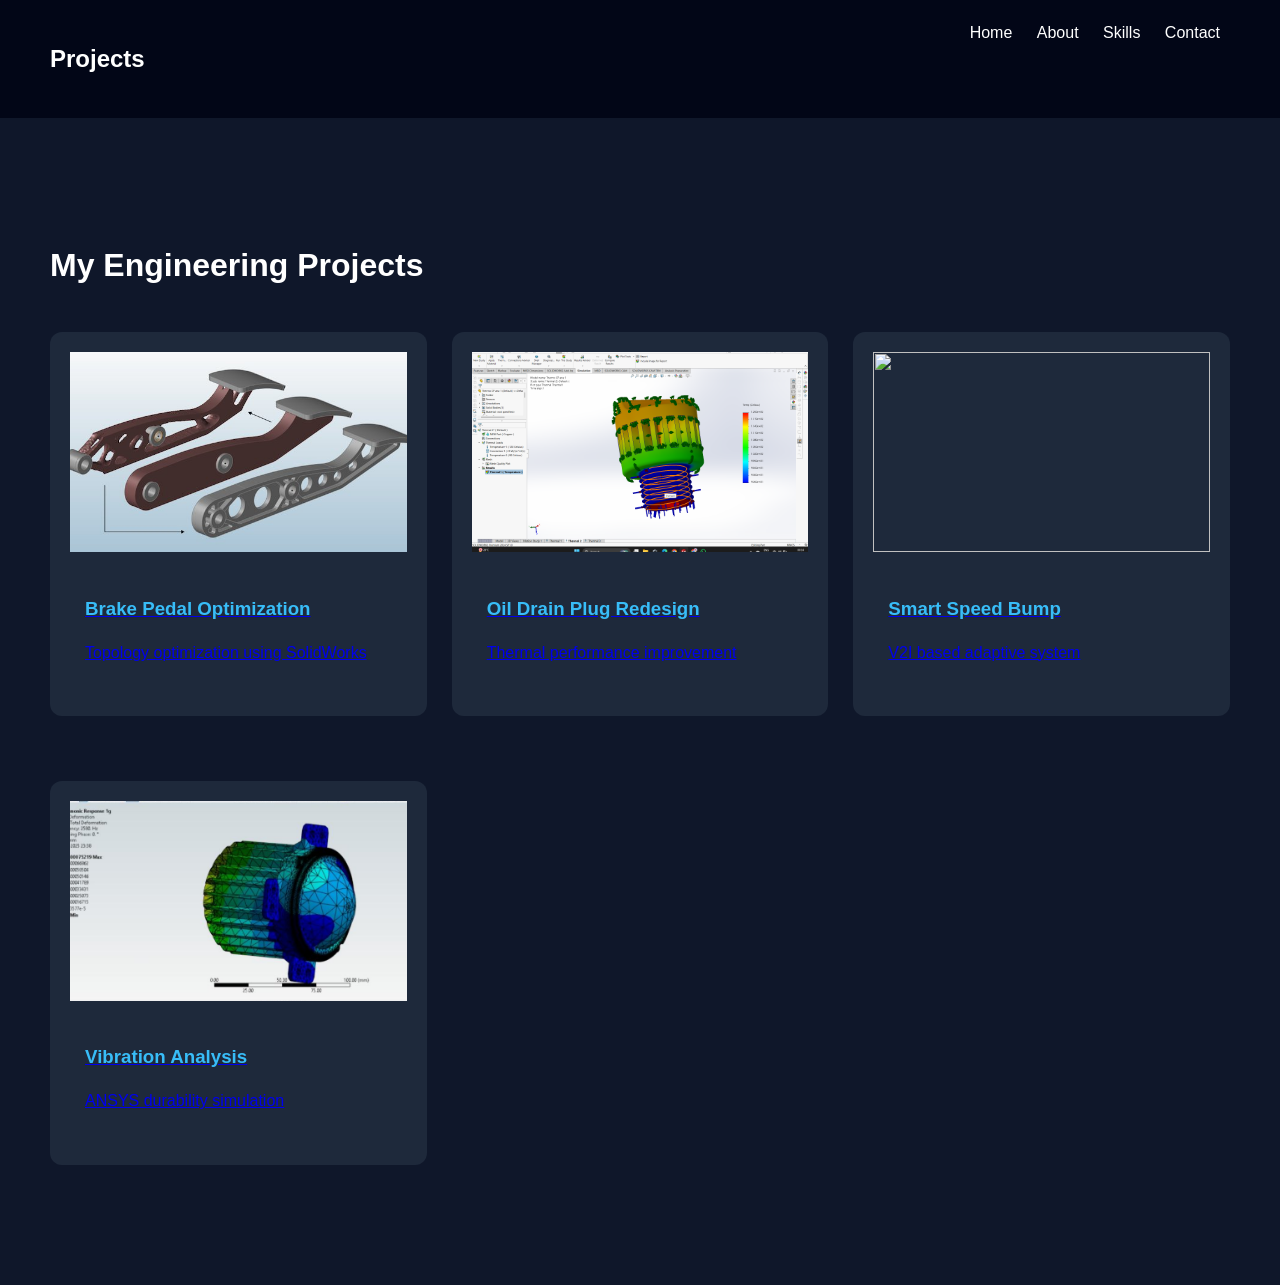
==== projects.html @ a7e3aae3 "Fix website structure" ====
<!DOCTYPE html>
<html lang="en">
<head>
<meta charset="UTF-8">
<meta name="viewport" content="width=device-width, initial-scale=1.0">

<title>Projects | Vaibhav</title>

<link rel="stylesheet" href="style.css">

<style>

/* EXTRA FIXED STYLE */
body{
background:#0f172a;
color:white;
font-family:Arial;
}

.projects-container{
padding:100px 50px;
max-width:1200px;
margin:auto;
}

.projects-grid{
display:grid;
grid-template-columns:repeat(auto-fit,minmax(300px,1fr));
gap:25px;
}

.card{
background:#1e293b;
border-radius:12px;
overflow:hidden;
transition:0.3s;
cursor:pointer;
}

.card:hover{
transform:translateY(-10px);
box-shadow:0 0 20px rgba(56,189,248,0.4);
}

.card img{
width:100%;
height:200px;
object-fit:cover;
}

.card-content{
padding:15px;
}

.card h3{
margin-bottom:10px;
}

</style>

</head>

<body>

<header>
<h2>Projects</h2>
<nav>
<a href="index.html">Home</a>
<a href="about.html">About</a>
<a href="skills.html">Skills</a>
<a href="contact.html">Contact</a>
</nav>
</header>

<div class="projects-container">

<h1>My Engineering Projects</h1>

<div class="projects-grid">

<!-- PROJECT 1 -->
<a href="brake.html">
<div class="card">
<img src="brake.jpg">
<div class="card-content">
<h3>Brake Pedal Optimization</h3>
<p>Topology optimization using SolidWorks</p>
</div>
</div>
</a>

<!-- PROJECT 2 -->
<a href="thermal.html">
<div class="card">
<img src="thermal.jpg">
<div class="card-content">
<h3>Oil Drain Plug Redesign</h3>
<p>Thermal performance improvement</p>
</div>
</div>
</a>

<!-- PROJECT 3 -->
<a href="speed.html">
<div class="card">
<img src="speed.jpg">
<div class="card-content">
<h3>Smart Speed Bump</h3>
<p>V2I based adaptive system</p>
</div>
</div>
</a>

<!-- PROJECT 4 -->
<a href="ansys.html">
<div class="card">
<img src="ansys.jpg">
<div class="card-content">
<h3>Vibration Analysis</h3>
<p>ANSYS durability simulation</p>
</div>
</div>
</a>

</div>

</div>

</body>
</html>
---- style.css ----
body{
margin:0;
font-family:'Poppins',sans-serif;
background:#0f172a;
color:white;
line-height:1.6;
}

header{
display:flex;
justify-content:space-between;
padding:20px 50px;
background:#020617;
position:sticky;
top:0;
}

nav a{
color:white;
margin:10px;
text-decoration:none;
transition:0.3s;
}

nav a:hover{
color:#38bdf8;
}

section{
padding:80px 50px;
max-width:1100px;
margin:auto;
}

.hero{
display:flex;
align-items:center;
justify-content:space-between;
height:90vh;
}

.hero img{
width:300px;
border-radius:20px;
box-shadow:0 0 40px rgba(56,189,248,0.5);
}

.btn{
padding:12px 25px;
background:#38bdf8;
border:none;
cursor:pointer;
border-radius:8px;
}

.card{
background:#1e293b;
padding:20px;
margin:20px 0;
border-radius:12px;
transition:0.3s;
}

.card:hover{
transform:translateY(-5px);
}

ul{
padding-left:20px;
}.project-hero{
text-align:center;
padding:100px 20px;
}

.project-hero h1{
font-size:40px;
color:#38bdf8;
}

.section-box{
background:#1e293b;
padding:25px;
margin:20px 0;
border-radius:12px;
transition:0.3s;
}

.section-box:hover{
transform:translateY(-5px);
}

.project-img{
width:100%;
border-radius:10px;
margin-top:15px;
}

.back-btn{
margin:20px;
display:inline-block;
padding:10px 20px;
background:#38bdf8;
color:black;
text-decoration:none;
border-radius:6px;
}.skills-grid{
display:grid;
grid-template-columns:repeat(auto-fit,minmax(250px,1fr));
gap:25px;
margin-top:40px;
}

.skill-card{
background:rgba(255,255,255,0.05);
padding:20px;
border-radius:15px;
transition:0.3s;
cursor:pointer;
}

.skill-card:hover{
transform:translateY(-10px) scale(1.03);
box-shadow:0 0 20px rgba(56,189,248,0.3);
}

.skill-card h2{
color:#38bdf8;
margin-bottom:10px;
}

.highlight{
color:#cbd5f5;
font-size:14px;
margin-top:10px;
}.cards{
display:grid;
grid-template-columns:repeat(auto-fit,minmax(250px,1fr));
gap:25px;
margin-top:40px;
}

.card{
background:rgba(255,255,255,0.05);
padding:20px;
border-radius:15px;
transition:0.3s;
}

.card:hover{
transform:translateY(-10px) scale(1.03);
box-shadow:0 0 20px rgba(56,189,248,0.3);
}

.card h3{
color:#38bdf8;
margin-bottom:10px;
}

.highlight{
color:#cbd5f5;
font-size:14px;
margin-top:10px;
}.skills-section{
background:#0b0f19;
padding:80px 20px;
text-align:center;
}

.skills-section h1{
font-size:40px;
margin-bottom:10px;
}

.subtitle{
color:#aaa;
margin-bottom:40px;
}

.skills-container{
display:grid;
grid-template-columns:repeat(auto-fit,minmax(180px,1fr));
gap:25px;
max-width:1000px;
margin:auto;
}

.skill-box{
background:#111827;
padding:20px;
border-radius:12px;
transition:0.3s;
}

.skill-box:hover{
transform:translateY(-10px);
box-shadow:0 0 20px rgba(255,255,0,0.3);
}

.skill-box img{
width:50px;
margin-bottom:10px;
}

.skill-box h3{
margin-bottom:5px;
color:white;
}

.skill-box p{
font-size:14px;
color:#ccc;
}
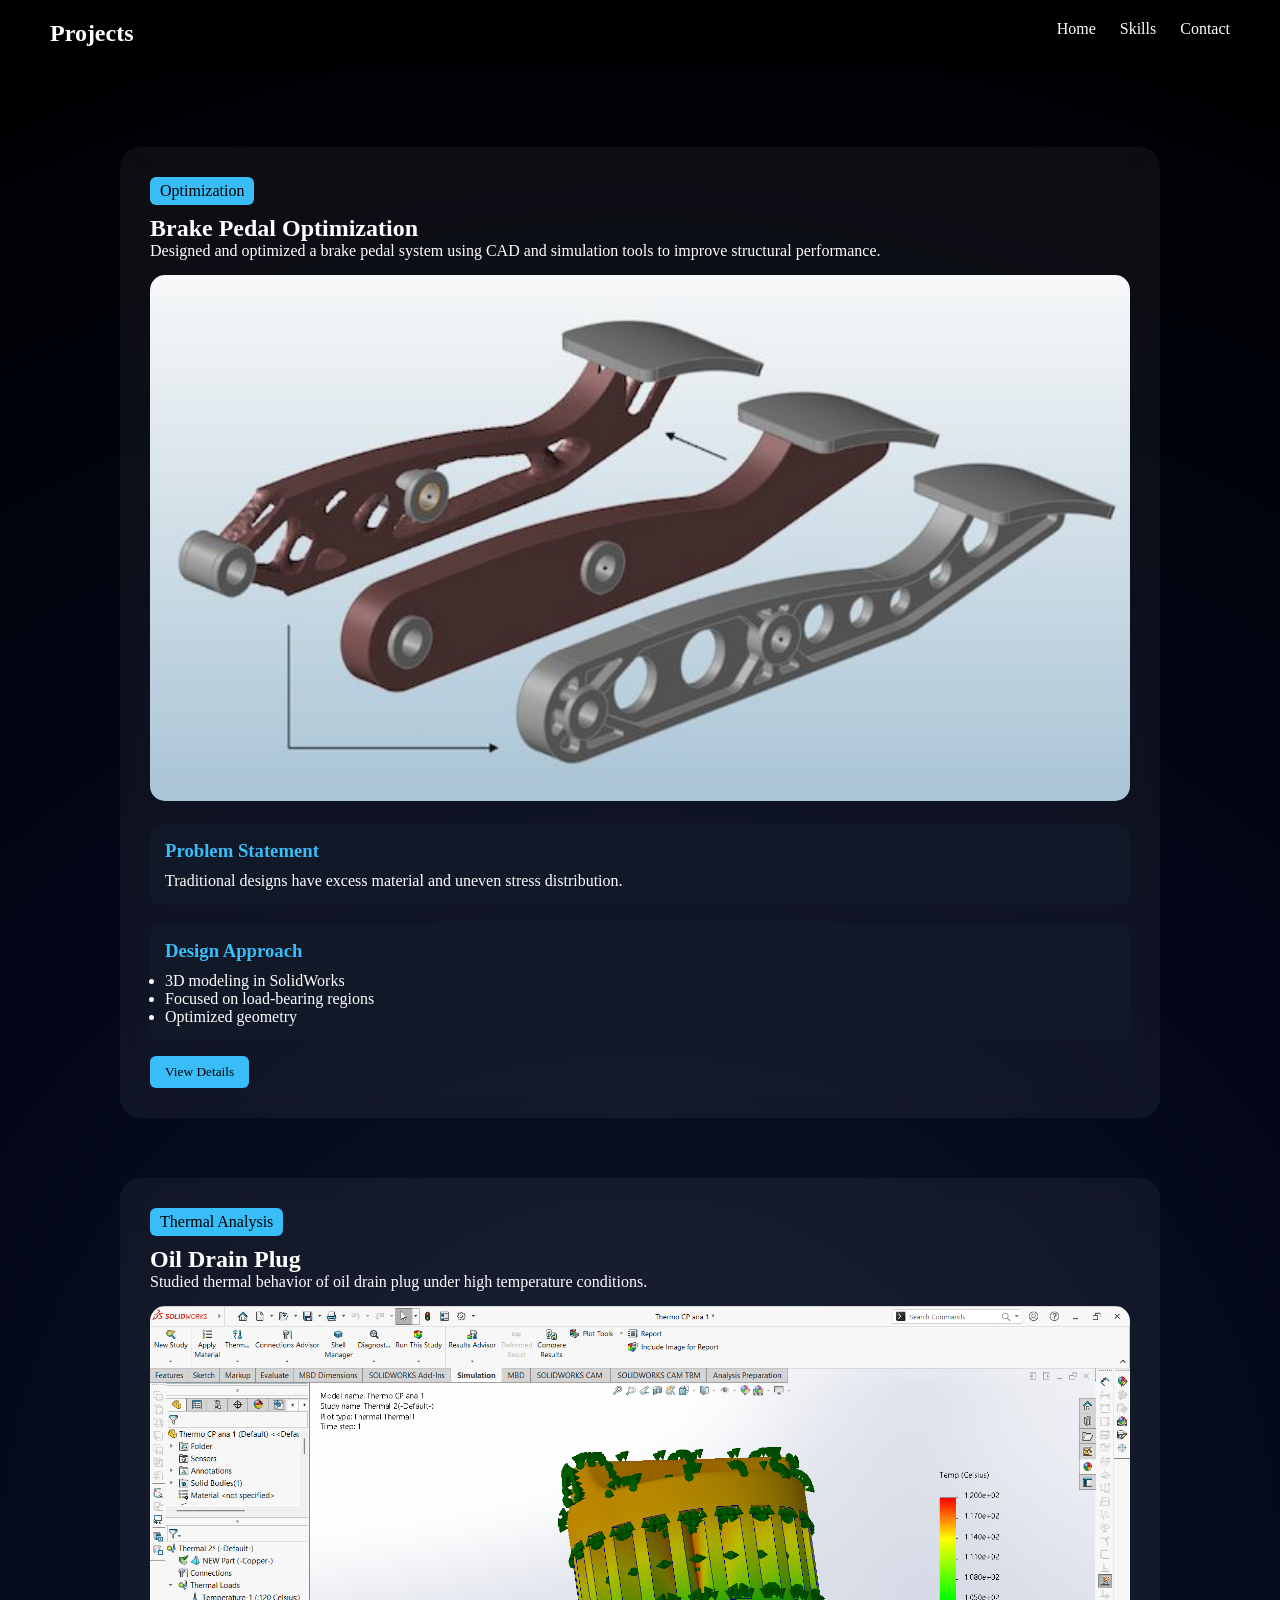
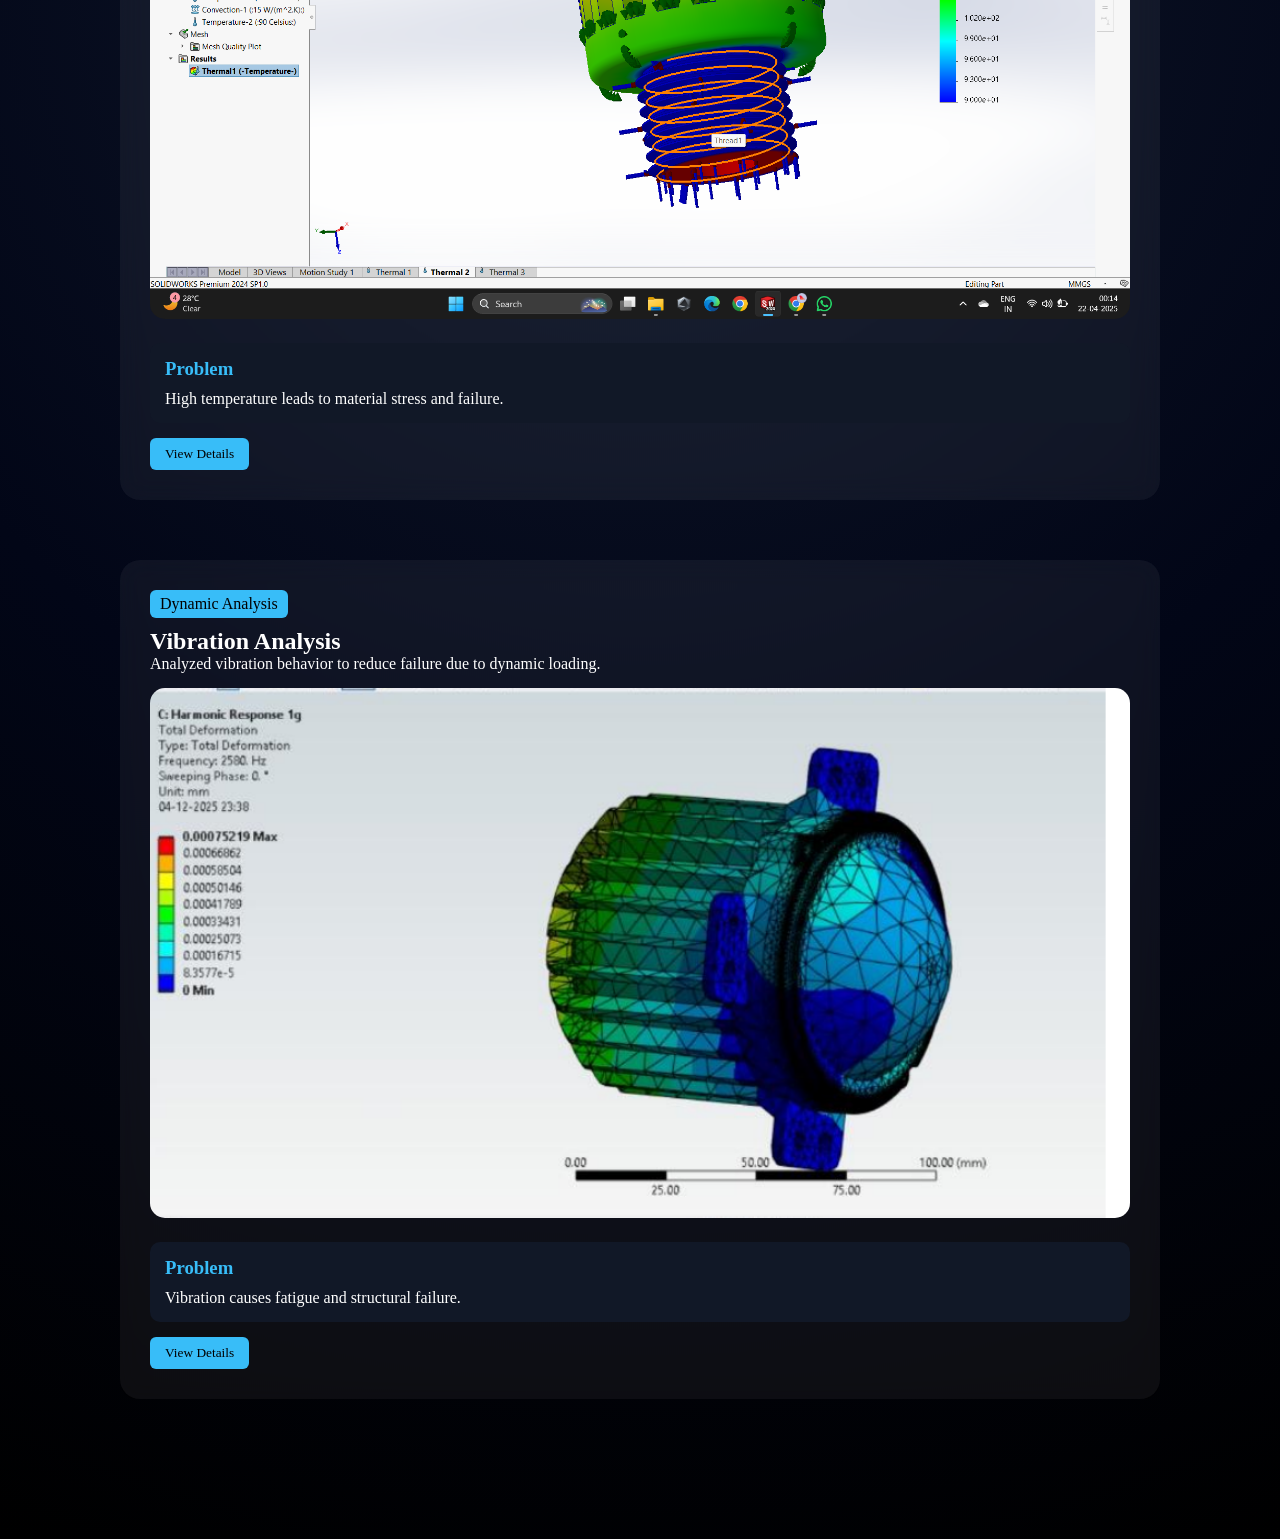
==== commit 6c21d810: "portfolio update" ====
--- a/projects.html
+++ b/projects.html
@@ -4,60 +4,105 @@
 <meta charset="UTF-8">
 <meta name="viewport" content="width=device-width, initial-scale=1.0">
 
-<title>Projects | Vaibhav</title>
-
-<link rel="stylesheet" href="style.css">
+<title>Projects | Vaibhav Dahatonde</title>
+
+<link href="https://fonts.googleapis.com/css2?family=Poppins:wght@300;500;700&display=swap" rel="stylesheet">
 
 <style>
-
-/* EXTRA FIXED STYLE */
+*{margin:0;padding:0;box-sizing:border-box;font-family:'Poppins';}
+
 body{
-background:#0f172a;
+background:radial-gradient(circle,#0f172a,#020617,#000);
 color:white;
-font-family:Arial;
-}
-
-.projects-container{
-padding:100px 50px;
+}
+
+/* NAV */
+header{
+display:flex;
+justify-content:space-between;
+padding:20px 50px;
+background:rgba(0,0,0,0.6);
+backdrop-filter:blur(10px);
+}
+
+nav a{
+color:white;
+margin-left:20px;
+text-decoration:none;
+}
+
+/* SECTION */
+section{
+padding:80px;
 max-width:1200px;
 margin:auto;
 }
 
-.projects-grid{
-display:grid;
-grid-template-columns:repeat(auto-fit,minmax(300px,1fr));
-gap:25px;
-}
-
-.card{
-background:#1e293b;
-border-radius:12px;
-overflow:hidden;
+/* PROJECT CARD */
+.project{
+margin-bottom:60px;
+padding:30px;
+border-radius:20px;
+background:rgba(255,255,255,0.05);
+backdrop-filter:blur(12px);
+transition:0.4s;
+}
+
+.project:hover{
+transform:translateY(-10px);
+box-shadow:0 0 40px rgba(56,189,248,0.5);
+}
+
+/* IMAGE */
+.project img{
+width:100%;
+border-radius:15px;
+margin-top:15px;
+}
+
+/* TAG */
+.tag{
+display:inline-block;
+background:#38bdf8;
+color:black;
+padding:5px 10px;
+border-radius:6px;
+margin-bottom:10px;
+}
+
+/* BLOCK */
+.block{
+margin-top:20px;
+background:#111827;
+padding:15px;
+border-radius:10px;
 transition:0.3s;
+}
+
+.block:hover{
+box-shadow:0 0 20px #38bdf8;
+}
+
+.block h3{
+color:#38bdf8;
+margin-bottom:10px;
+}
+
+/* BUTTON */
+.toggle-btn{
+margin-top:15px;
+padding:8px 15px;
+background:#38bdf8;
+border:none;
+border-radius:6px;
 cursor:pointer;
 }
 
-.card:hover{
-transform:translateY(-10px);
-box-shadow:0 0 20px rgba(56,189,248,0.4);
-}
-
-.card img{
-width:100%;
-height:200px;
-object-fit:cover;
-}
-
-.card-content{
-padding:15px;
-}
-
-.card h3{
-margin-bottom:10px;
-}
-
+/* HIDDEN */
+.hidden{
+display:none;
+}
 </style>
-
 </head>
 
 <body>
@@ -66,65 +111,146 @@
 <h2>Projects</h2>
 <nav>
 <a href="index.html">Home</a>
-<a href="about.html">About</a>
 <a href="skills.html">Skills</a>
 <a href="contact.html">Contact</a>
 </nav>
 </header>
 
-<div class="projects-container">
-
-<h1>My Engineering Projects</h1>
-
-<div class="projects-grid">
+<section>
 
 <!-- PROJECT 1 -->
-<a href="brake.html">
-<div class="card">
+<div class="project">
+
+<span class="tag">Optimization</span>
+<h2>Brake Pedal Optimization</h2>
+
+<p>
+Designed and optimized a brake pedal system using CAD and simulation tools to improve structural performance.
+</p>
+
 <img src="brake.jpg">
-<div class="card-content">
-<h3>Brake Pedal Optimization</h3>
-<p>Topology optimization using SolidWorks</p>
-</div>
-</div>
-</a>
+
+<div class="block">
+<h3>Problem Statement</h3>
+<p>
+Traditional designs have excess material and uneven stress distribution.
+</p>
+</div>
+
+<div class="block">
+<h3>Design Approach</h3>
+<ul>
+<li>3D modeling in SolidWorks</li>
+<li>Focused on load-bearing regions</li>
+<li>Optimized geometry</li>
+</ul>
+</div>
+
+<div class="block hidden extra">
+<h3>Simulation</h3>
+<ul>
+<li>Performed ANSYS analysis</li>
+<li>Checked deformation and stress</li>
+</ul>
+
+<h3>Outcome</h3>
+<p>
+Improved efficiency and optimized structural design.
+</p>
+</div>
+
+<button class="toggle-btn" onclick="toggle(this)">View Details</button>
+
+</div>
 
 <!-- PROJECT 2 -->
-<a href="thermal.html">
-<div class="card">
+<div class="project">
+
+<span class="tag">Thermal Analysis</span>
+<h2>Oil Drain Plug</h2>
+
+<p>
+Studied thermal behavior of oil drain plug under high temperature conditions.
+</p>
+
 <img src="thermal.jpg">
-<div class="card-content">
-<h3>Oil Drain Plug Redesign</h3>
-<p>Thermal performance improvement</p>
-</div>
-</div>
-</a>
+
+<div class="block">
+<h3>Problem</h3>
+<p>
+High temperature leads to material stress and failure.
+</p>
+</div>
+
+<div class="block hidden extra">
+<h3>Approach</h3>
+<ul>
+<li>Thermal simulation in ANSYS</li>
+<li>Improved geometry</li>
+</ul>
+
+<h3>Outcome</h3>
+<p>
+Better heat dissipation and durability.
+</p>
+</div>
+
+<button class="toggle-btn" onclick="toggle(this)">View Details</button>
+
+</div>
 
 <!-- PROJECT 3 -->
-<a href="speed.html">
-<div class="card">
-<img src="speed.jpg">
-<div class="card-content">
-<h3>Smart Speed Bump</h3>
-<p>V2I based adaptive system</p>
-</div>
-</div>
-</a>
-
-<!-- PROJECT 4 -->
-<a href="ansys.html">
-<div class="card">
+<div class="project">
+
+<span class="tag">Dynamic Analysis</span>
+<h2>Vibration Analysis</h2>
+
+<p>
+Analyzed vibration behavior to reduce failure due to dynamic loading.
+</p>
+
 <img src="ansys.jpg">
-<div class="card-content">
-<h3>Vibration Analysis</h3>
-<p>ANSYS durability simulation</p>
-</div>
-</div>
-</a>
-
-</div>
-
-</div>
+
+<div class="block">
+<h3>Problem</h3>
+<p>
+Vibration causes fatigue and structural failure.
+</p>
+</div>
+
+<div class="block hidden extra">
+<h3>Approach</h3>
+<ul>
+<li>Simulated dynamic loads</li>
+<li>Identified resonance</li>
+</ul>
+
+<h3>Outcome</h3>
+<p>
+Improved stability and durability.
+</p>
+</div>
+
+<button class="toggle-btn" onclick="toggle(this)">View Details</button>
+
+</div>
+
+</section>
+
+<script>
+
+function toggle(btn){
+let extra = btn.previousElementSibling;
+if(extra.classList.contains("hidden")){
+extra.classList.remove("hidden");
+btn.innerText="Hide Details";
+}else{
+extra.classList.add("hidden");
+btn.innerText="View Details";
+}
+}
+
+</script>
 
 </body>
 </html>
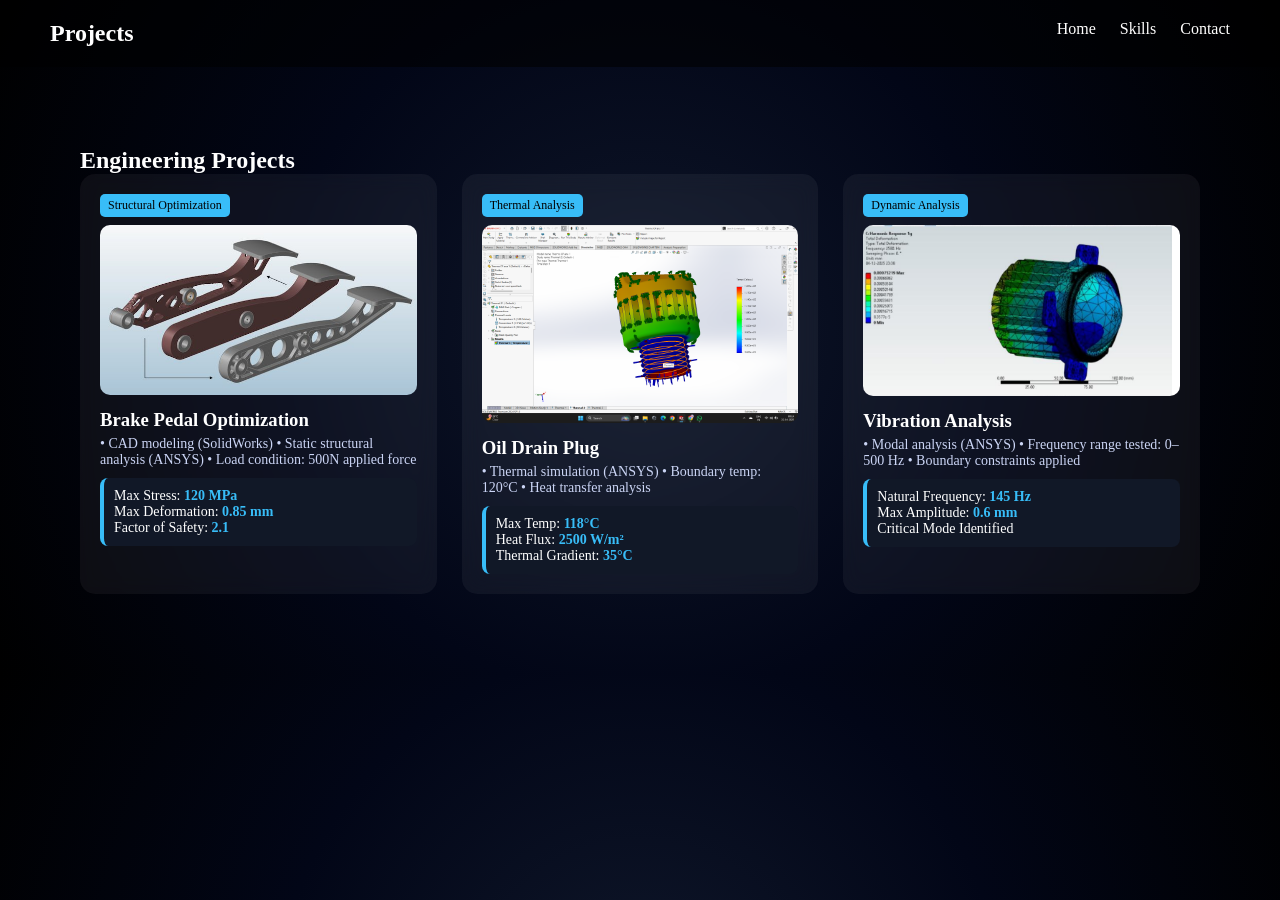
==== commit a11fd572: "about" ====
--- a/projects.html
+++ b/projects.html
@@ -22,7 +22,6 @@
 justify-content:space-between;
 padding:20px 50px;
 background:rgba(0,0,0,0.6);
-backdrop-filter:blur(10px);
 }
 
 nav a{
@@ -33,74 +32,75 @@
 
 /* SECTION */
 section{
-padding:80px;
+padding:80px 40px;
 max-width:1200px;
 margin:auto;
 }
 
-/* PROJECT CARD */
-.project{
-margin-bottom:60px;
-padding:30px;
-border-radius:20px;
-background:rgba(255,255,255,0.05);
-backdrop-filter:blur(12px);
-transition:0.4s;
+/* GRID */
+.grid{
+display:grid;
+grid-template-columns:repeat(auto-fit,minmax(300px,1fr));
+gap:25px;
 }
 
-.project:hover{
-transform:translateY(-10px);
-box-shadow:0 0 40px rgba(56,189,248,0.5);
+/* CARD */
+.card{
+background:rgba(255,255,255,0.05);
+padding:20px;
+border-radius:15px;
+transition:0.4s;
+backdrop-filter:blur(10px);
+position:relative;
+overflow:hidden;
+}
+
+.card:hover{
+transform:translateY(-10px) scale(1.03);
+box-shadow:0 0 30px #38bdf8;
 }
 
 /* IMAGE */
-.project img{
+.card img{
 width:100%;
-border-radius:15px;
-margin-top:15px;
+border-radius:10px;
+margin-bottom:10px;
 }
 
 /* TAG */
 .tag{
-display:inline-block;
 background:#38bdf8;
 color:black;
-padding:5px 10px;
-border-radius:6px;
-margin-bottom:10px;
+padding:4px 8px;
+border-radius:5px;
+font-size:12px;
+display:inline-block;
+margin-bottom:8px;
 }
 
-/* BLOCK */
-.block{
-margin-top:20px;
-background:#111827;
-padding:15px;
-border-radius:10px;
-transition:0.3s;
+/* TEXT */
+.card h3{
+margin-bottom:5px;
 }
 
-.block:hover{
-box-shadow:0 0 20px #38bdf8;
+.tech{
+font-size:14px;
+color:#cbd5f5;
+margin-top:5px;
 }
 
-.block h3{
-color:#38bdf8;
-margin-bottom:10px;
+.result{
+margin-top:10px;
+font-size:14px;
+background:#111827;
+padding:10px;
+border-radius:8px;
+border-left:4px solid #38bdf8;
 }
 
-/* BUTTON */
-.toggle-btn{
-margin-top:15px;
-padding:8px 15px;
-background:#38bdf8;
-border:none;
-border-radius:6px;
-cursor:pointer;
-}
-
-/* HIDDEN */
-.hidden{
-display:none;
+.result span{
+color:#38bdf8;
+font-weight:bold;
 }
 </style>
 </head>
@@ -118,139 +118,82 @@
 
 <section>
 
+<h1>Engineering Projects</h1>
+
+<div class="grid">
+
 <!-- PROJECT 1 -->
-<div class="project">
+<div class="card">
 
-<span class="tag">Optimization</span>
-<h2>Brake Pedal Optimization</h2>
-
-<p>
-Designed and optimized a brake pedal system using CAD and simulation tools to improve structural performance.
-</p>
+<span class="tag">Structural Optimization</span>
 
 <img src="brake.jpg">
 
-<div class="block">
-<h3>Problem Statement</h3>
-<p>
-Traditional designs have excess material and uneven stress distribution.
+<h3>Brake Pedal Optimization</h3>
+
+<p class="tech">
+• CAD modeling (SolidWorks)  
+• Static structural analysis (ANSYS)  
+• Load condition: 500N applied force  
 </p>
+
+<div class="result">
+Max Stress: <span>120 MPa</span> <br>
+Max Deformation: <span>0.85 mm</span> <br>
+Factor of Safety: <span>2.1</span>
 </div>
-
-<div class="block">
-<h3>Design Approach</h3>
-<ul>
-<li>3D modeling in SolidWorks</li>
-<li>Focused on load-bearing regions</li>
-<li>Optimized geometry</li>
-</ul>
-</div>
-
-<div class="block hidden extra">
-<h3>Simulation</h3>
-<ul>
-<li>Performed ANSYS analysis</li>
-<li>Checked deformation and stress</li>
-</ul>
-
-<h3>Outcome</h3>
-<p>
-Improved efficiency and optimized structural design.
-</p>
-</div>
-
-<button class="toggle-btn" onclick="toggle(this)">View Details</button>
 
 </div>
 
 <!-- PROJECT 2 -->
-<div class="project">
+<div class="card">
 
 <span class="tag">Thermal Analysis</span>
-<h2>Oil Drain Plug</h2>
-
-<p>
-Studied thermal behavior of oil drain plug under high temperature conditions.
-</p>
 
 <img src="thermal.jpg">
 
-<div class="block">
-<h3>Problem</h3>
-<p>
-High temperature leads to material stress and failure.
+<h3>Oil Drain Plug</h3>
+
+<p class="tech">
+• Thermal simulation (ANSYS)  
+• Boundary temp: 120°C  
+• Heat transfer analysis  
 </p>
+
+<div class="result">
+Max Temp: <span>118°C</span> <br>
+Heat Flux: <span>2500 W/m²</span> <br>
+Thermal Gradient: <span>35°C</span>
 </div>
-
-<div class="block hidden extra">
-<h3>Approach</h3>
-<ul>
-<li>Thermal simulation in ANSYS</li>
-<li>Improved geometry</li>
-</ul>
-
-<h3>Outcome</h3>
-<p>
-Better heat dissipation and durability.
-</p>
-</div>
-
-<button class="toggle-btn" onclick="toggle(this)">View Details</button>
 
 </div>
 
 <!-- PROJECT 3 -->
-<div class="project">
+<div class="card">
 
 <span class="tag">Dynamic Analysis</span>
-<h2>Vibration Analysis</h2>
-
-<p>
-Analyzed vibration behavior to reduce failure due to dynamic loading.
-</p>
 
 <img src="ansys.jpg">
 
-<div class="block">
-<h3>Problem</h3>
-<p>
-Vibration causes fatigue and structural failure.
+<h3>Vibration Analysis</h3>
+
+<p class="tech">
+• Modal analysis (ANSYS)  
+• Frequency range tested: 0–500 Hz  
+• Boundary constraints applied  
 </p>
+
+<div class="result">
+Natural Frequency: <span>145 Hz</span> <br>
+Max Amplitude: <span>0.6 mm</span> <br>
+Critical Mode Identified
 </div>
 
-<div class="block hidden extra">
-<h3>Approach</h3>
-<ul>
-<li>Simulated dynamic loads</li>
-<li>Identified resonance</li>
-</ul>
-
-<h3>Outcome</h3>
-<p>
-Improved stability and durability.
-</p>
 </div>
-
-<button class="toggle-btn" onclick="toggle(this)">View Details</button>
 
 </div>
 
 </section>
 
-<script>
-
-function toggle(btn){
-let extra = btn.previousElementSibling;
-if(extra.classList.contains("hidden")){
-extra.classList.remove("hidden");
-btn.innerText="Hide Details";
-}else{
-extra.classList.add("hidden");
-btn.innerText="View Details";
-}
-}
-
-</script>
-
 </body>
 </html>
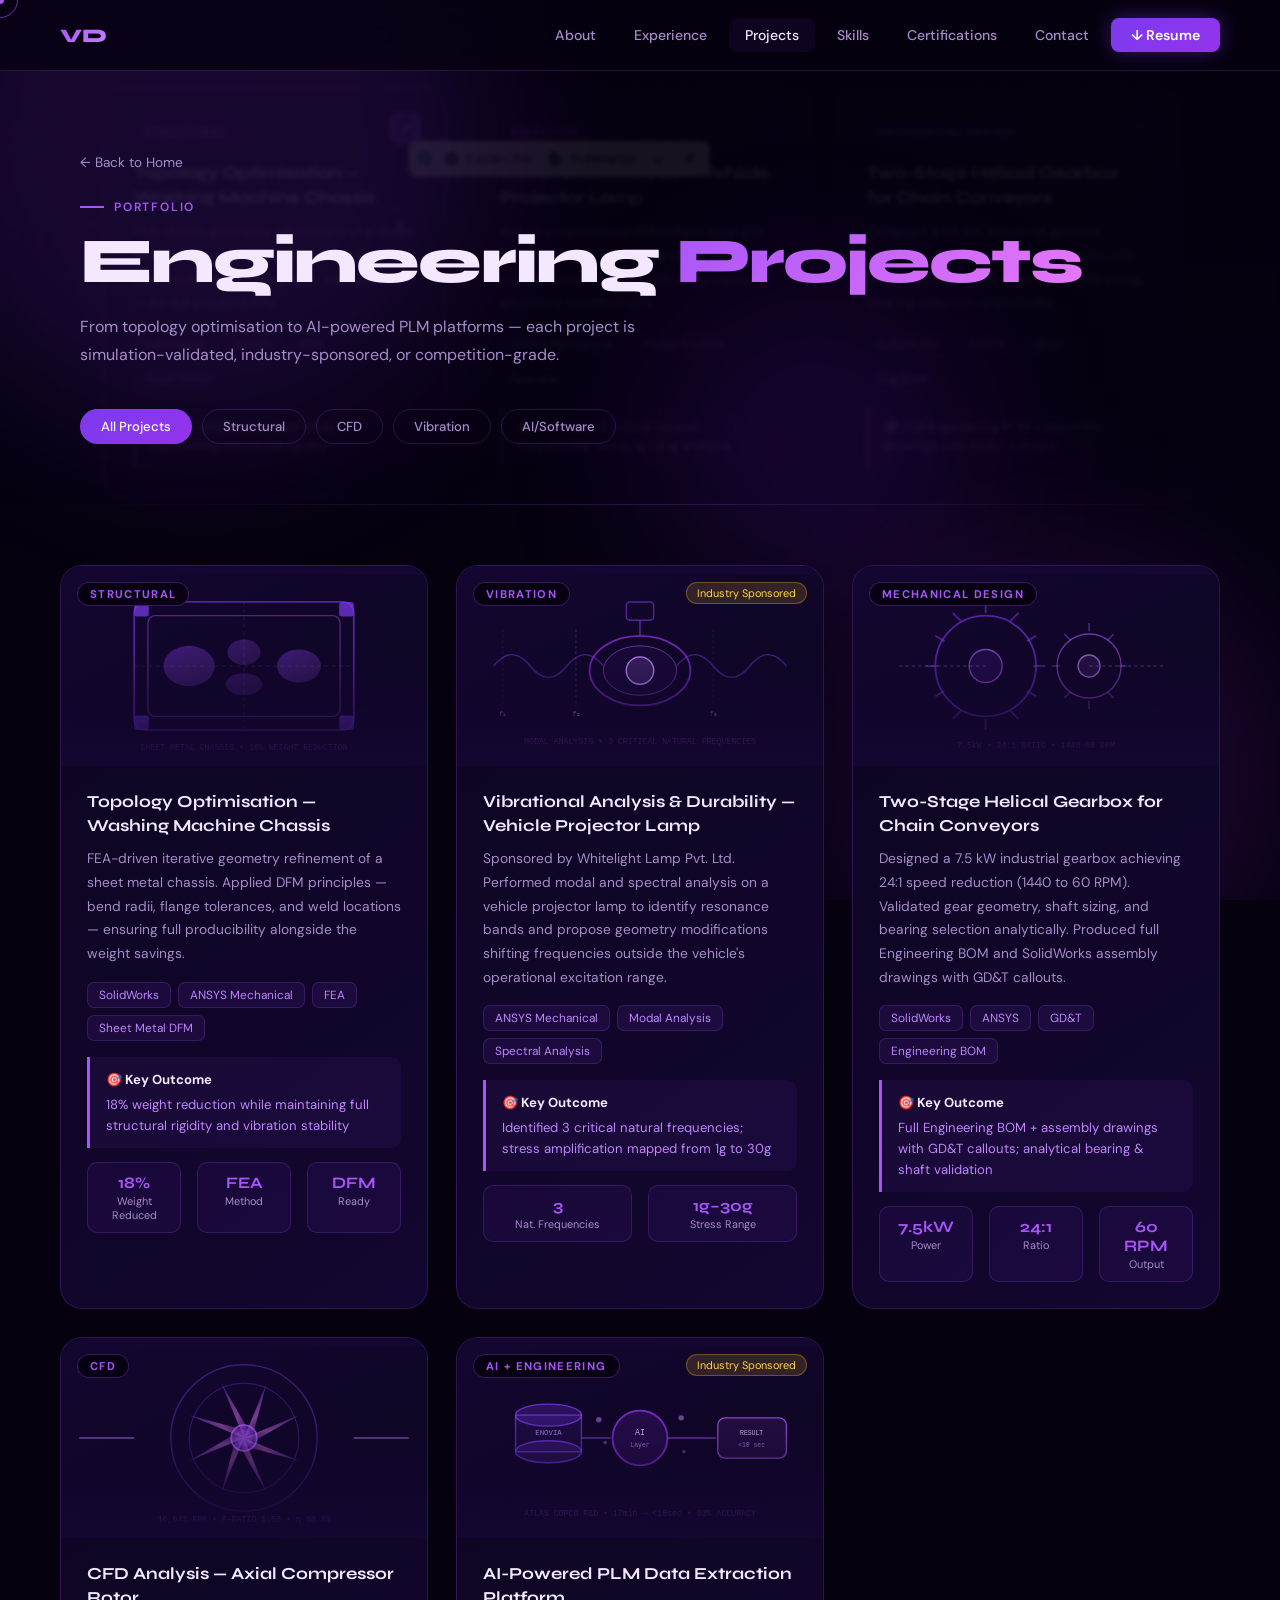
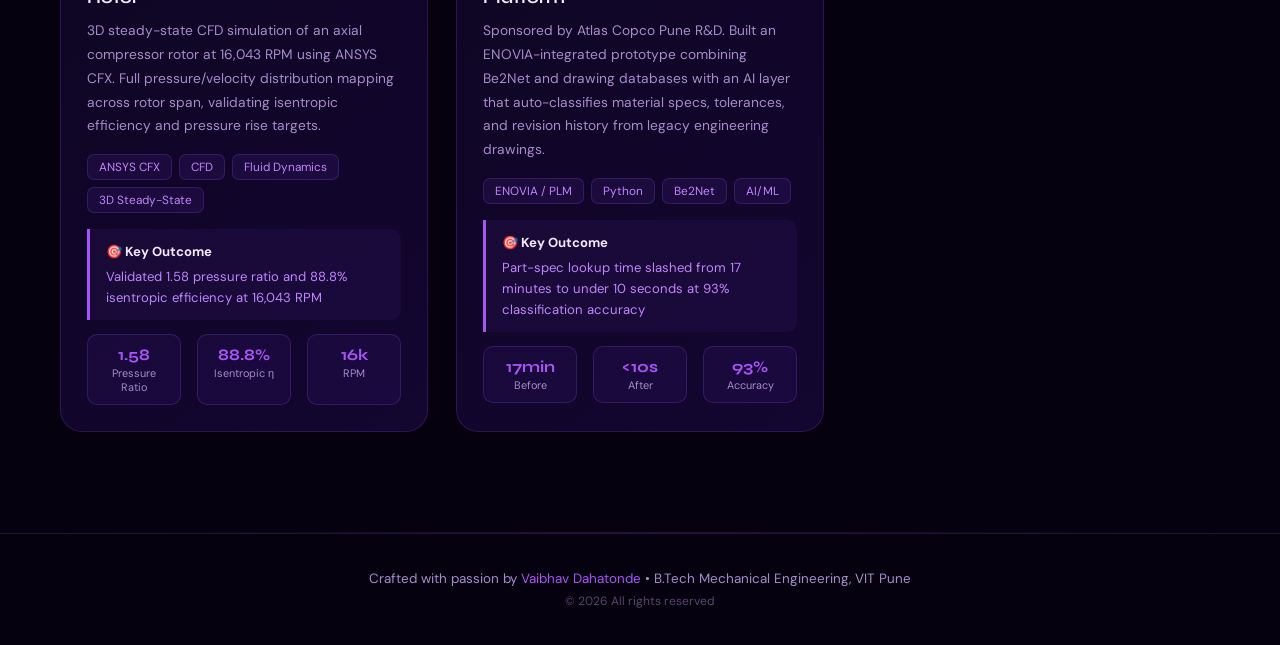
==== commit e357c1c6: "Update print statement from 'Hello' to 'Goodbye'" ====
--- a/projects.html
+++ b/projects.html
@@ -3,197 +3,518 @@
 <head>
 <meta charset="UTF-8">
 <meta name="viewport" content="width=device-width, initial-scale=1.0">
-
 <title>Projects | Vaibhav Dahatonde</title>
-
-<link href="https://fonts.googleapis.com/css2?family=Poppins:wght@300;500;700&display=swap" rel="stylesheet">
-
+<link href="https://fonts.googleapis.com/css2?family=Syne:wght@400;600;700;800&family=DM+Sans:wght@300;400;500&display=swap" rel="stylesheet">
 <style>
-*{margin:0;padding:0;box-sizing:border-box;font-family:'Poppins';}
-
-body{
-background:radial-gradient(circle,#0f172a,#020617,#000);
-color:white;
+:root {
+  --v1:#7c3aed; --v2:#9333ea; --v3:#a855f7; --v4:#c084fc;
+  --bg:#06010f; --bg2:#0d0520; --bg3:#130630;
+  --surface:rgba(124,58,237,0.08); --border:rgba(168,85,247,0.2);
+  --text:#f3e8ff; --muted:#a78bca;
 }
-
-/* NAV */
-header{
-display:flex;
-justify-content:space-between;
-padding:20px 50px;
-background:rgba(0,0,0,0.6);
-}
-
-nav a{
-color:white;
-margin-left:20px;
-text-decoration:none;
-}
-
-/* SECTION */
-section{
-padding:80px 40px;
-max-width:1200px;
-margin:auto;
-}
-
-/* GRID */
-.grid{
-display:grid;
-grid-template-columns:repeat(auto-fit,minmax(300px,1fr));
-gap:25px;
-}
-
-/* CARD */
-.card{
-background:rgba(255,255,255,0.05);
-padding:20px;
-border-radius:15px;
-transition:0.4s;
-backdrop-filter:blur(10px);
-position:relative;
-overflow:hidden;
-}
-
-.card:hover{
-transform:translateY(-10px) scale(1.03);
-box-shadow:0 0 30px #38bdf8;
-}
-
-/* IMAGE */
-.card img{
-width:100%;
-border-radius:10px;
-margin-bottom:10px;
-}
-
-/* TAG */
-.tag{
-background:#38bdf8;
-color:black;
-padding:4px 8px;
-border-radius:5px;
-font-size:12px;
-display:inline-block;
-margin-bottom:8px;
-}
-
-/* TEXT */
-.card h3{
-margin-bottom:5px;
-}
-
-.tech{
-font-size:14px;
-color:#cbd5f5;
-margin-top:5px;
-}
-
-.result{
-margin-top:10px;
-font-size:14px;
-background:#111827;
-padding:10px;
-border-radius:8px;
-border-left:4px solid #38bdf8;
-}
-
-.result span{
-color:#38bdf8;
-font-weight:bold;
+*,*::before,*::after{margin:0;padding:0;box-sizing:border-box;}
+html{scroll-behavior:smooth;}
+body{background:var(--bg);color:var(--text);font-family:"DM Sans",sans-serif;overflow-x:hidden;cursor:none;}
+
+.cursor-dot{position:fixed;top:0;left:0;width:8px;height:8px;background:var(--v3);border-radius:50%;pointer-events:none;z-index:9999;transform:translate(-50%,-50%);}
+.cursor-ring{position:fixed;top:0;left:0;width:36px;height:36px;border:1.5px solid rgba(168,85,247,0.6);border-radius:50%;pointer-events:none;z-index:9998;transform:translate(-50%,-50%);transition:all 0.15s ease;}
+
+.aurora{position:fixed;inset:0;pointer-events:none;z-index:0;overflow:hidden;}
+.aurora-blob{position:absolute;border-radius:50%;filter:blur(80px);opacity:0.15;animation:drift 12s ease-in-out infinite alternate;}
+.aurora-blob:nth-child(1){width:600px;height:600px;background:var(--v1);top:-150px;left:-100px;}
+.aurora-blob:nth-child(2){width:450px;height:450px;background:var(--v2);bottom:-100px;right:0;animation-delay:-5s;}
+.aurora-blob:nth-child(3){width:350px;height:350px;background:#6d28d9;top:30%;left:50%;animation-delay:-9s;}
+@keyframes drift{from{transform:translate(0,0)scale(1);}to{transform:translate(30px,30px)scale(1.08);}}
+
+header{display:flex;justify-content:space-between;align-items:center;padding:18px 60px;background:rgba(6,1,15,0.75);backdrop-filter:blur(20px);border-bottom:1px solid var(--border);position:sticky;top:0;z-index:500;}
+.logo{font-family:"Syne",sans-serif;font-weight:800;font-size:1.2rem;background:linear-gradient(135deg,var(--v3),var(--v4));-webkit-background-clip:text;-webkit-text-fill-color:transparent;text-decoration:none;}
+nav{display:flex;align-items:center;gap:6px;}
+nav a{color:var(--muted);text-decoration:none;padding:8px 16px;border-radius:8px;font-size:0.88rem;font-weight:500;transition:all 0.25s;}
+nav a:hover,nav a.active{color:var(--text);background:var(--surface);}
+.nav-cta{background:linear-gradient(135deg,var(--v1),var(--v2))!important;color:white!important;padding:8px 20px!important;border-radius:8px;font-weight:600!important;box-shadow:0 0 20px rgba(124,58,237,0.4);}
+.hamburger{display:none;flex-direction:column;gap:5px;cursor:pointer;padding:4px;}
+.hamburger span{display:block;width:24px;height:2px;background:var(--v3);border-radius:2px;transition:0.3s;}
+.mobile-menu{display:none;flex-direction:column;gap:4px;background:rgba(6,1,15,0.97);backdrop-filter:blur(20px);border-bottom:1px solid var(--border);padding:16px 24px;}
+.mobile-menu a{color:var(--muted);text-decoration:none;padding:10px 0;border-bottom:1px solid var(--border);font-size:0.95rem;transition:color 0.2s;}
+.mobile-menu a:hover{color:var(--v3);}
+.mobile-menu.open{display:flex;}
+
+/* PAGE HERO */
+.page-hero{position:relative;z-index:1;padding:80px 80px 60px;overflow:hidden;}
+.page-hero-bg{position:absolute;inset:0;background:url("[data-uri]") center/cover no-repeat;opacity:0.07;filter:blur(2px);}
+.page-hero-content{position:relative;z-index:1;}
+.back-link{display:inline-flex;align-items:center;gap:8px;color:var(--muted);text-decoration:none;font-size:0.85rem;margin-bottom:28px;transition:color 0.2s;}
+.back-link:hover{color:var(--v3);}
+.section-label{font-size:0.75rem;font-weight:600;letter-spacing:0.15em;text-transform:uppercase;color:var(--v3);margin-bottom:12px;display:flex;align-items:center;gap:10px;}
+.section-label::before{content:"";width:24px;height:1.5px;background:var(--v3);}
+h1.page-title{font-family:"Syne",sans-serif;font-size:clamp(2.2rem,5vw,4rem);font-weight:800;letter-spacing:-0.03em;margin-bottom:16px;line-height:1.1;}
+h1.page-title span{background:linear-gradient(135deg,var(--v3),#e879f9);-webkit-background-clip:text;-webkit-text-fill-color:transparent;}
+.page-desc{color:var(--muted);font-size:1rem;line-height:1.75;max-width:560px;margin-bottom:40px;}
+.filter-bar{display:flex;gap:10px;flex-wrap:wrap;}
+.filter-btn{padding:8px 20px;border-radius:50px;border:1.5px solid var(--border);background:transparent;color:var(--muted);font-family:"DM Sans",sans-serif;font-size:0.82rem;font-weight:500;cursor:pointer;transition:all 0.25s;}
+.filter-btn:hover,.filter-btn.active{background:linear-gradient(135deg,var(--v1),var(--v2));border-color:transparent;color:white;}
+
+/* MAIN GRID */
+.main{position:relative;z-index:1;max-width:1300px;margin:0 auto;padding:60px 60px 100px;}
+.projects-grid{display:grid;grid-template-columns:repeat(auto-fill,minmax(360px,1fr));gap:28px;}
+
+/* PROJECT CARD */
+.pcard{background:linear-gradient(145deg,var(--bg2),var(--bg3));border:1px solid var(--border);border-radius:22px;overflow:hidden;transition:all 0.4s;cursor:pointer;position:relative;}
+.pcard:hover{transform:translateY(-10px);border-color:var(--v3);box-shadow:0 24px 70px rgba(124,58,237,0.22);}
+
+/* THUMBNAIL */
+.pcard-thumb{position:relative;height:200px;overflow:hidden;background:var(--bg3);}
+.pcard-thumb img{width:100%;height:100%;object-fit:cover;transition:transform 0.6s ease;}
+.pcard:hover .pcard-thumb img{transform:scale(1.06);}
+.pcard-thumb-svg{width:100%;height:100%;display:flex;align-items:center;justify-content:center;}
+.thumb-overlay{position:absolute;inset:0;background:linear-gradient(to bottom,transparent 40%,var(--bg3));pointer-events:none;}
+.pcard-tag{position:absolute;top:16px;left:16px;font-size:0.7rem;font-weight:700;letter-spacing:0.12em;text-transform:uppercase;color:var(--v3);background:rgba(6,1,15,0.85);border:1px solid rgba(168,85,247,0.3);padding:4px 12px;border-radius:20px;backdrop-filter:blur(6px);}
+.pcard-sponsored{position:absolute;top:16px;right:16px;font-size:0.68rem;padding:3px 10px;border-radius:20px;background:rgba(251,191,36,0.15);border:1px solid rgba(251,191,36,0.3);color:#fcd34d;}
+
+/* BODY */
+.pcard-body{padding:24px 26px 26px;}
+.pcard-title{font-family:"Syne",sans-serif;font-size:1.05rem;font-weight:700;color:var(--text);margin-bottom:10px;line-height:1.4;}
+.pcard-desc{font-size:0.86rem;color:var(--muted);line-height:1.72;margin-bottom:16px;}
+.pcard-tools{display:flex;gap:7px;flex-wrap:wrap;margin-bottom:16px;}
+.pcard-tool{font-size:0.74rem;padding:4px 11px;border-radius:7px;background:rgba(124,58,237,0.1);border:1px solid rgba(168,85,247,0.2);color:var(--v4);}
+.pcard-result{background:rgba(124,58,237,0.07);border-left:3px solid var(--v3);border-radius:0 10px 10px 0;padding:12px 16px;font-size:0.82rem;color:var(--v4);line-height:1.6;}
+.pcard-result strong{color:var(--text);display:block;margin-bottom:4px;}
+.pcard-metrics{display:flex;gap:16px;margin-top:14px;flex-wrap:wrap;}
+.metric{text-align:center;background:rgba(124,58,237,0.08);border:1px solid var(--border);border-radius:10px;padding:10px 14px;flex:1;min-width:80px;}
+.metric-val{font-family:"Syne",sans-serif;font-size:1rem;font-weight:700;color:var(--v3);display:block;}
+.metric-label{font-size:0.68rem;color:var(--muted);margin-top:2px;}
+
+.divider{height:1px;background:linear-gradient(to right,transparent,var(--border),transparent);margin:0 60px;position:relative;z-index:1;}
+
+footer{text-align:center;padding:36px 20px;border-top:1px solid var(--border);color:var(--muted);font-size:0.84rem;position:relative;z-index:1;}
+footer span{color:var(--v3);}
+
+.fade-up{opacity:0;transform:translateY(28px);transition:opacity 0.65s ease,transform 0.65s ease;}
+.fade-up.visible{opacity:1;transform:translateY(0);}
+
+@media(max-width:900px){
+  header{padding:16px 24px;}
+  nav{display:none;}
+  .hamburger{display:flex;}
+  .page-hero{padding:50px 24px 40px;}
+  .main{padding:40px 24px 80px;}
+  .projects-grid{grid-template-columns:1fr;}
+  .divider{margin:0 24px;}
 }
 </style>
 </head>
-
 <body>
 
+<div class="cursor-dot" id="dot"></div>
+<div class="cursor-ring" id="ring"></div>
+
+<div class="aurora">
+  <div class="aurora-blob"></div>
+  <div class="aurora-blob"></div>
+  <div class="aurora-blob"></div>
+</div>
+
 <header>
-<h2>Projects</h2>
-<nav>
-<a href="index.html">Home</a>
-<a href="skills.html">Skills</a>
-<a href="contact.html">Contact</a>
-</nav>
+  <a href="index.html" class="logo">VD</a>
+  <nav>
+    <a href="index.html#about">About</a>
+    <a href="index.html#experience">Experience</a>
+    <a href="projects.html" class="active">Projects</a>
+    <a href="index.html#skills">Skills</a>
+    <a href="index.html#certifications">Certifications</a>
+    <a href="index.html#contact">Contact</a>
+    <a href="#" class="nav-cta" onclick="alert('Link your resume PDF here!')">↓ Resume</a>
+  </nav>
+  <div class="hamburger" id="hamburger" onclick="toggleMenu()">
+    <span></span><span></span><span></span>
+  </div>
 </header>
 
-<section>
-
-<h1>Engineering Projects</h1>
-
-<div class="grid">
-
-<!-- PROJECT 1 -->
-<div class="card">
-
-<span class="tag">Structural Optimization</span>
-
-<img src="brake.jpg">
-
-<h3>Brake Pedal Optimization</h3>
-
-<p class="tech">
-• CAD modeling (SolidWorks)  
-• Static structural analysis (ANSYS)  
-• Load condition: 500N applied force  
-</p>
-
-<div class="result">
-Max Stress: <span>120 MPa</span> <br>
-Max Deformation: <span>0.85 mm</span> <br>
-Factor of Safety: <span>2.1</span>
-</div>
-
-</div>
-
-<!-- PROJECT 2 -->
-<div class="card">
-
-<span class="tag">Thermal Analysis</span>
-
-<img src="thermal.jpg">
-
-<h3>Oil Drain Plug</h3>
-
-<p class="tech">
-• Thermal simulation (ANSYS)  
-• Boundary temp: 120°C  
-• Heat transfer analysis  
-</p>
-
-<div class="result">
-Max Temp: <span>118°C</span> <br>
-Heat Flux: <span>2500 W/m²</span> <br>
-Thermal Gradient: <span>35°C</span>
-</div>
-
-</div>
-
-<!-- PROJECT 3 -->
-<div class="card">
-
-<span class="tag">Dynamic Analysis</span>
-
-<img src="ansys.jpg">
-
-<h3>Vibration Analysis</h3>
-
-<p class="tech">
-• Modal analysis (ANSYS)  
-• Frequency range tested: 0–500 Hz  
-• Boundary constraints applied  
-</p>
-
-<div class="result">
-Natural Frequency: <span>145 Hz</span> <br>
-Max Amplitude: <span>0.6 mm</span> <br>
-Critical Mode Identified
-</div>
-
-</div>
-
-</div>
-
-</section>
-
+<div class="mobile-menu" id="mobileMenu">
+  <a href="index.html#about" onclick="toggleMenu()">About</a>
+  <a href="index.html#experience" onclick="toggleMenu()">Experience</a>
+  <a href="projects.html" onclick="toggleMenu()">Projects</a>
+  <a href="index.html#skills" onclick="toggleMenu()">Skills</a>
+  <a href="index.html#certifications" onclick="toggleMenu()">Certifications</a>
+  <a href="index.html#contact" onclick="toggleMenu()">Contact</a>
+</div>
+
+<!-- PAGE HERO -->
+<div class="page-hero">
+  <div class="page-hero-bg"></div>
+  <div class="page-hero-content fade-up">
+    <a href="index.html" class="back-link">← Back to Home</a>
+    <div class="section-label">Portfolio</div>
+    <h1 class="page-title">Engineering <span>Projects</span></h1>
+    <p class="page-desc">From topology optimisation to AI-powered PLM platforms — each project is simulation-validated, industry-sponsored, or competition-grade.</p>
+    <div class="filter-bar">
+      <button class="filter-btn active" onclick="filter('all',this)">All Projects</button>
+      <button class="filter-btn" onclick="filter('structural',this)">Structural</button>
+      <button class="filter-btn" onclick="filter('cfd',this)">CFD</button>
+      <button class="filter-btn" onclick="filter('vibration',this)">Vibration</button>
+      <button class="filter-btn" onclick="filter('ai',this)">AI/Software</button>
+    </div>
+  </div>
+</div>
+
+<div class="divider"></div>
+
+<main class="main">
+<div class="projects-grid" id="grid">
+
+<!-- PROJECT 1: TOPOLOGY -->
+<div class="pcard fade-up" data-cat="structural">
+  <div class="pcard-thumb">
+    <svg class="pcard-thumb-svg" viewBox="0 0 400 200" xmlns="http://www.w3.org/2000/svg">
+      <defs>
+        <linearGradient id="g1a" x1="0%" y1="0%" x2="100%" y2="100%">
+          <stop offset="0%" style="stop-color:#130630"/>
+          <stop offset="100%" style="stop-color:#0d0520"/>
+        </linearGradient>
+        <linearGradient id="g1b" x1="0%" y1="0%" x2="100%" y2="100%">
+          <stop offset="0%" style="stop-color:#7c3aed;stop-opacity:0.8"/>
+          <stop offset="100%" style="stop-color:#a855f7;stop-opacity:0.4"/>
+        </linearGradient>
+      </defs>
+      <rect width="400" height="200" fill="url(#g1a)"/>
+      <!-- Washing machine chassis outline -->
+      <rect x="80" y="30" width="240" height="140" rx="12" fill="none" stroke="#7c3aed" stroke-width="2" opacity="0.6"/>
+      <rect x="95" y="45" width="210" height="110" rx="8" fill="none" stroke="#a855f7" stroke-width="1.5" opacity="0.4"/>
+      <!-- Topology void patterns -->
+      <ellipse cx="140" cy="100" rx="28" ry="22" fill="url(#g1b)" opacity="0.5"/>
+      <ellipse cx="200" cy="85" rx="18" ry="14" fill="url(#g1b)" opacity="0.4"/>
+      <ellipse cx="260" cy="100" rx="24" ry="18" fill="url(#g1b)" opacity="0.5"/>
+      <ellipse cx="200" cy="120" rx="20" ry="12" fill="url(#g1b)" opacity="0.35"/>
+      <!-- Stress lines -->
+      <line x1="80" y1="100" x2="320" y2="100" stroke="#c084fc" stroke-width="0.5" opacity="0.3" stroke-dasharray="4,4"/>
+      <line x1="200" y1="30" x2="200" y2="170" stroke="#c084fc" stroke-width="0.5" opacity="0.3" stroke-dasharray="4,4"/>
+      <!-- Corner reinforcements -->
+      <rect x="80" y="30" width="16" height="16" fill="#7c3aed" opacity="0.7" rx="3"/>
+      <rect x="304" y="30" width="16" height="16" fill="#7c3aed" opacity="0.7" rx="3"/>
+      <rect x="80" y="154" width="16" height="16" fill="#7c3aed" opacity="0.7" rx="3"/>
+      <rect x="304" y="154" width="16" height="16" fill="#7c3aed" opacity="0.7" rx="3"/>
+      <!-- Weight label -->
+      <text x="200" y="192" text-anchor="middle" font-family="monospace" font-size="9" fill="#a855f7" opacity="0.8">SHEET METAL CHASSIS • 18% WEIGHT REDUCTION</text>
+    </svg>
+    <div class="thumb-overlay"></div>
+    <div class="pcard-tag">Structural</div>
+  </div>
+  <div class="pcard-body">
+    <div class="pcard-title">Topology Optimisation — Washing Machine Chassis</div>
+    <div class="pcard-desc">FEA-driven iterative geometry refinement of a sheet metal chassis. Applied DFM principles — bend radii, flange tolerances, and weld locations — ensuring full producibility alongside the weight savings.</div>
+    <div class="pcard-tools">
+      <span class="pcard-tool">SolidWorks</span>
+      <span class="pcard-tool">ANSYS Mechanical</span>
+      <span class="pcard-tool">FEA</span>
+      <span class="pcard-tool">Sheet Metal DFM</span>
+    </div>
+    <div class="pcard-result">
+      <strong>🎯 Key Outcome</strong>
+      18% weight reduction while maintaining full structural rigidity and vibration stability
+    </div>
+    <div class="pcard-metrics">
+      <div class="metric"><span class="metric-val">18%</span><div class="metric-label">Weight Reduced</div></div>
+      <div class="metric"><span class="metric-val">FEA</span><div class="metric-label">Method</div></div>
+      <div class="metric"><span class="metric-val">DFM</span><div class="metric-label">Ready</div></div>
+    </div>
+  </div>
+</div>
+
+<!-- PROJECT 2: VIBRATION -->
+<div class="pcard fade-up" style="transition-delay:0.08s" data-cat="vibration">
+  <div class="pcard-thumb">
+    <svg class="pcard-thumb-svg" viewBox="0 0 400 200" xmlns="http://www.w3.org/2000/svg">
+      <defs>
+        <linearGradient id="g2a" x1="0%" y1="0%" x2="100%" y2="100%">
+          <stop offset="0%" style="stop-color:#130630"/>
+          <stop offset="100%" style="stop-color:#0d0520"/>
+        </linearGradient>
+      </defs>
+      <rect width="400" height="200" fill="url(#g2a)"/>
+      <!-- Lamp body -->
+      <ellipse cx="200" cy="105" rx="55" ry="38" fill="none" stroke="#9333ea" stroke-width="2" opacity="0.7"/>
+      <ellipse cx="200" cy="105" rx="40" ry="27" fill="rgba(124,58,237,0.12)" stroke="#a855f7" stroke-width="1" opacity="0.6"/>
+      <circle cx="200" cy="105" r="15" fill="rgba(192,132,252,0.2)" stroke="#c084fc" stroke-width="1.5"/>
+      <!-- Mounting bracket -->
+      <rect x="185" y="30" width="30" height="20" rx="4" fill="none" stroke="#7c3aed" stroke-width="1.5" opacity="0.6"/>
+      <line x1="200" y1="50" x2="200" y2="67" stroke="#a855f7" stroke-width="1.5" opacity="0.5"/>
+      <!-- Vibration waves -->
+      <path d="M 40 100 Q 60 75 80 100 Q 100 125 120 100 Q 140 75 160 100" fill="none" stroke="#7c3aed" stroke-width="1.5" opacity="0.5"/>
+      <path d="M 240 100 Q 260 75 280 100 Q 300 125 320 100 Q 340 75 360 100" fill="none" stroke="#7c3aed" stroke-width="1.5" opacity="0.5"/>
+      <!-- Frequency markers -->
+      <line x1="50" y1="60" x2="50" y2="145" stroke="#a855f7" stroke-width="0.5" opacity="0.3" stroke-dasharray="3,3"/>
+      <text x="50" y="155" text-anchor="middle" font-family="monospace" font-size="8" fill="#c084fc" opacity="0.7">f₁</text>
+      <line x1="130" y1="60" x2="130" y2="145" stroke="#e879f9" stroke-width="0.5" opacity="0.5" stroke-dasharray="3,3"/>
+      <text x="130" y="155" text-anchor="middle" font-family="monospace" font-size="8" fill="#e879f9" opacity="0.9">f₂</text>
+      <line x1="280" y1="60" x2="280" y2="145" stroke="#a855f7" stroke-width="0.5" opacity="0.3" stroke-dasharray="3,3"/>
+      <text x="280" y="155" text-anchor="middle" font-family="monospace" font-size="8" fill="#c084fc" opacity="0.7">f₃</text>
+      <text x="200" y="185" text-anchor="middle" font-family="monospace" font-size="9" fill="#a855f7" opacity="0.8">MODAL ANALYSIS • 3 CRITICAL NATURAL FREQUENCIES</text>
+    </svg>
+    <div class="thumb-overlay"></div>
+    <div class="pcard-tag">Vibration</div>
+    <div class="pcard-sponsored">Industry Sponsored</div>
+  </div>
+  <div class="pcard-body">
+    <div class="pcard-title">Vibrational Analysis & Durability — Vehicle Projector Lamp</div>
+    <div class="pcard-desc">Sponsored by Whitelight Lamp Pvt. Ltd. Performed modal and spectral analysis on a vehicle projector lamp to identify resonance bands and propose geometry modifications shifting frequencies outside the vehicle's operational excitation range.</div>
+    <div class="pcard-tools">
+      <span class="pcard-tool">ANSYS Mechanical</span>
+      <span class="pcard-tool">Modal Analysis</span>
+      <span class="pcard-tool">Spectral Analysis</span>
+    </div>
+    <div class="pcard-result">
+      <strong>🎯 Key Outcome</strong>
+      Identified 3 critical natural frequencies; stress amplification mapped from 1g to 30g
+    </div>
+    <div class="pcard-metrics">
+      <div class="metric"><span class="metric-val">3</span><div class="metric-label">Nat. Frequencies</div></div>
+      <div class="metric"><span class="metric-val">1g–30g</span><div class="metric-label">Stress Range</div></div>
+    </div>
+  </div>
+</div>
+
+<!-- PROJECT 3: GEARBOX -->
+<div class="pcard fade-up" style="transition-delay:0.16s" data-cat="structural">
+  <div class="pcard-thumb">
+    <svg class="pcard-thumb-svg" viewBox="0 0 400 200" xmlns="http://www.w3.org/2000/svg">
+      <defs>
+        <linearGradient id="g3a" x1="0%" y1="0%" x2="100%" y2="100%">
+          <stop offset="0%" style="stop-color:#130630"/>
+          <stop offset="100%" style="stop-color:#0d0520"/>
+        </linearGradient>
+      </defs>
+      <rect width="400" height="200" fill="url(#g3a)"/>
+      <!-- Gear 1 large -->
+      <circle cx="145" cy="100" r="55" fill="none" stroke="#7c3aed" stroke-width="2" opacity="0.6"/>
+      <circle cx="145" cy="100" r="18" fill="rgba(124,58,237,0.2)" stroke="#a855f7" stroke-width="1.5" opacity="0.7"/>
+      <!-- Gear teeth large -->
+      <g opacity="0.5" stroke="#9333ea" stroke-width="2" fill="none">
+        <line x1="145" y1="42" x2="145" y2="30"/>
+        <line x1="172" y1="51" x2="181" y2="42"/>
+        <line x1="190" y1="73" x2="200" y2="67"/>
+        <line x1="197" y1="100" x2="210" y2="100"/>
+        <line x1="190" y1="127" x2="200" y2="133"/>
+        <line x1="172" y1="149" x2="181" y2="158"/>
+        <line x1="145" y1="158" x2="145" y2="170"/>
+        <line x1="118" y1="149" x2="109" y2="158"/>
+        <line x1="100" y1="127" x2="90" y2="133"/>
+        <line x1="93" y1="100" x2="80" y2="100"/>
+        <line x1="100" y1="73" x2="90" y2="67"/>
+        <line x1="118" y1="51" x2="109" y2="42"/>
+      </g>
+      <!-- Gear 2 small -->
+      <circle cx="258" cy="100" r="35" fill="none" stroke="#a855f7" stroke-width="1.5" opacity="0.6"/>
+      <circle cx="258" cy="100" r="12" fill="rgba(168,85,247,0.2)" stroke="#c084fc" stroke-width="1.5" opacity="0.7"/>
+      <g opacity="0.45" stroke="#a855f7" stroke-width="1.5" fill="none">
+        <line x1="258" y1="62" x2="258" y2="53"/>
+        <line x1="278" y1="72" x2="285" y2="65"/>
+        <line x1="290" y1="100" x2="299" y2="100"/>
+        <line x1="278" y1="128" x2="285" y2="135"/>
+        <line x1="258" y1="138" x2="258" y2="147"/>
+        <line x1="238" y1="128" x2="231" y2="135"/>
+        <line x1="226" y1="100" x2="217" y2="100"/>
+        <line x1="238" y1="72" x2="231" y2="65"/>
+      </g>
+      <!-- Shaft lines -->
+      <line x1="145" y1="100" x2="50" y2="100" stroke="#c084fc" stroke-width="1" opacity="0.4" stroke-dasharray="4,3"/>
+      <line x1="258" y1="100" x2="340" y2="100" stroke="#c084fc" stroke-width="1" opacity="0.4" stroke-dasharray="4,3"/>
+      <text x="200" y="190" text-anchor="middle" font-family="monospace" font-size="9" fill="#a855f7" opacity="0.8">7.5kW • 24:1 RATIO • 1440→60 RPM</text>
+    </svg>
+    <div class="thumb-overlay"></div>
+    <div class="pcard-tag">Mechanical Design</div>
+  </div>
+  <div class="pcard-body">
+    <div class="pcard-title">Two-Stage Helical Gearbox for Chain Conveyors</div>
+    <div class="pcard-desc">Designed a 7.5 kW industrial gearbox achieving 24:1 speed reduction (1440 to 60 RPM). Validated gear geometry, shaft sizing, and bearing selection analytically. Produced full Engineering BOM and SolidWorks assembly drawings with GD&T callouts.</div>
+    <div class="pcard-tools">
+      <span class="pcard-tool">SolidWorks</span>
+      <span class="pcard-tool">ANSYS</span>
+      <span class="pcard-tool">GD&T</span>
+      <span class="pcard-tool">Engineering BOM</span>
+    </div>
+    <div class="pcard-result">
+      <strong>🎯 Key Outcome</strong>
+      Full Engineering BOM + assembly drawings with GD&T callouts; analytical bearing & shaft validation
+    </div>
+    <div class="pcard-metrics">
+      <div class="metric"><span class="metric-val">7.5kW</span><div class="metric-label">Power</div></div>
+      <div class="metric"><span class="metric-val">24:1</span><div class="metric-label">Ratio</div></div>
+      <div class="metric"><span class="metric-val">60 RPM</span><div class="metric-label">Output</div></div>
+    </div>
+  </div>
+</div>
+
+<!-- PROJECT 4: CFD -->
+<div class="pcard fade-up" style="transition-delay:0.24s" data-cat="cfd">
+  <div class="pcard-thumb">
+    <svg class="pcard-thumb-svg" viewBox="0 0 400 200" xmlns="http://www.w3.org/2000/svg">
+      <defs>
+        <linearGradient id="g4a" x1="0%" y1="0%" x2="100%" y2="100%">
+          <stop offset="0%" style="stop-color:#130630"/>
+          <stop offset="100%" style="stop-color:#0d0520"/>
+        </linearGradient>
+        <linearGradient id="g4b" x1="0%" y1="0%" x2="100%" y2="0%">
+          <stop offset="0%" style="stop-color:#7c3aed;stop-opacity:0.7"/>
+          <stop offset="50%" style="stop-color:#e879f9;stop-opacity:0.8"/>
+          <stop offset="100%" style="stop-color:#7c3aed;stop-opacity:0.3"/>
+        </linearGradient>
+      </defs>
+      <rect width="400" height="200" fill="url(#g4a)"/>
+      <!-- Rotor disk -->
+      <ellipse cx="200" cy="100" rx="80" ry="80" fill="none" stroke="#7c3aed" stroke-width="1.5" opacity="0.4"/>
+      <ellipse cx="200" cy="100" rx="60" ry="60" fill="none" stroke="#9333ea" stroke-width="1" opacity="0.4"/>
+      <circle cx="200" cy="100" r="14" fill="rgba(124,58,237,0.4)" stroke="#a855f7" stroke-width="2" opacity="0.8"/>
+      <!-- Rotor blades -->
+      <g transform="rotate(0,200,100)">
+        <path d="M200,100 L175,40 L210,100 Z" fill="url(#g4b)" opacity="0.6"/>
+      </g>
+      <g transform="rotate(45,200,100)">
+        <path d="M200,100 L175,40 L210,100 Z" fill="url(#g4b)" opacity="0.6"/>
+      </g>
+      <g transform="rotate(90,200,100)">
+        <path d="M200,100 L175,40 L210,100 Z" fill="url(#g4b)" opacity="0.6"/>
+      </g>
+      <g transform="rotate(135,200,100)">
+        <path d="M200,100 L175,40 L210,100 Z" fill="url(#g4b)" opacity="0.6"/>
+      </g>
+      <g transform="rotate(180,200,100)">
+        <path d="M200,100 L175,40 L210,100 Z" fill="url(#g4b)" opacity="0.6"/>
+      </g>
+      <g transform="rotate(225,200,100)">
+        <path d="M200,100 L175,40 L210,100 Z" fill="url(#g4b)" opacity="0.6"/>
+      </g>
+      <g transform="rotate(270,200,100)">
+        <path d="M200,100 L175,40 L210,100 Z" fill="url(#g4b)" opacity="0.6"/>
+      </g>
+      <g transform="rotate(315,200,100)">
+        <path d="M200,100 L175,40 L210,100 Z" fill="url(#g4b)" opacity="0.6"/>
+      </g>
+      <!-- Flow arrows -->
+      <path d="M 20 100 L 80 100" stroke="#c084fc" stroke-width="1.5" fill="none" marker-end="url(#arr)" opacity="0.6"/>
+      <path d="M 320 100 L 380 100" stroke="#c084fc" stroke-width="1.5" fill="none" opacity="0.6"/>
+      <text x="200" y="192" text-anchor="middle" font-family="monospace" font-size="9" fill="#a855f7" opacity="0.8">16,043 RPM • P-RATIO 1.58 • η 88.8%</text>
+    </svg>
+    <div class="thumb-overlay"></div>
+    <div class="pcard-tag">CFD</div>
+  </div>
+  <div class="pcard-body">
+    <div class="pcard-title">CFD Analysis — Axial Compressor Rotor</div>
+    <div class="pcard-desc">3D steady-state CFD simulation of an axial compressor rotor at 16,043 RPM using ANSYS CFX. Full pressure/velocity distribution mapping across rotor span, validating isentropic efficiency and pressure rise targets.</div>
+    <div class="pcard-tools">
+      <span class="pcard-tool">ANSYS CFX</span>
+      <span class="pcard-tool">CFD</span>
+      <span class="pcard-tool">Fluid Dynamics</span>
+      <span class="pcard-tool">3D Steady-State</span>
+    </div>
+    <div class="pcard-result">
+      <strong>🎯 Key Outcome</strong>
+      Validated 1.58 pressure ratio and 88.8% isentropic efficiency at 16,043 RPM
+    </div>
+    <div class="pcard-metrics">
+      <div class="metric"><span class="metric-val">1.58</span><div class="metric-label">Pressure Ratio</div></div>
+      <div class="metric"><span class="metric-val">88.8%</span><div class="metric-label">Isentropic η</div></div>
+      <div class="metric"><span class="metric-val">16k</span><div class="metric-label">RPM</div></div>
+    </div>
+  </div>
+</div>
+
+<!-- PROJECT 5: AI PLM -->
+<div class="pcard fade-up" style="transition-delay:0.32s" data-cat="ai">
+  <div class="pcard-thumb">
+    <svg class="pcard-thumb-svg" viewBox="0 0 400 200" xmlns="http://www.w3.org/2000/svg">
+      <defs>
+        <linearGradient id="g5a" x1="0%" y1="0%" x2="100%" y2="100%">
+          <stop offset="0%" style="stop-color:#130630"/>
+          <stop offset="100%" style="stop-color:#0d0520"/>
+        </linearGradient>
+      </defs>
+      <rect width="400" height="200" fill="url(#g5a)"/>
+      <!-- Database cylinders -->
+      <ellipse cx="100" cy="75" rx="36" ry="12" fill="rgba(124,58,237,0.3)" stroke="#7c3aed" stroke-width="1.5" opacity="0.8"/>
+      <rect x="64" y="75" width="72" height="40" fill="rgba(124,58,237,0.15)" stroke="#7c3aed" stroke-width="1.5" opacity="0.7"/>
+      <ellipse cx="100" cy="115" rx="36" ry="12" fill="rgba(124,58,237,0.25)" stroke="#7c3aed" stroke-width="1.5" opacity="0.8"/>
+      <!-- ENOVIA label -->
+      <text x="100" y="97" text-anchor="middle" font-family="monospace" font-size="8" fill="#c084fc" opacity="0.9">ENOVIA</text>
+      <!-- AI brain node -->
+      <circle cx="200" cy="100" r="30" fill="rgba(147,51,234,0.2)" stroke="#9333ea" stroke-width="2" opacity="0.8"/>
+      <text x="200" y="97" text-anchor="middle" font-family="monospace" font-size="9" fill="#e9d5ff" opacity="0.9">AI</text>
+      <text x="200" y="110" text-anchor="middle" font-family="monospace" font-size="7" fill="#c084fc" opacity="0.8">Layer</text>
+      <!-- Output box -->
+      <rect x="285" y="78" width="75" height="44" rx="8" fill="rgba(168,85,247,0.15)" stroke="#a855f7" stroke-width="1.5" opacity="0.8"/>
+      <text x="322" y="97" text-anchor="middle" font-family="monospace" font-size="7" fill="#e9d5ff" opacity="0.9">RESULT</text>
+      <text x="322" y="110" text-anchor="middle" font-family="monospace" font-size="7" fill="#c084fc" opacity="0.8">&lt;10 sec</text>
+      <!-- Connections -->
+      <line x1="136" y1="100" x2="168" y2="100" stroke="#a855f7" stroke-width="1.5" opacity="0.6" marker-end="url(#a2)"/>
+      <line x1="230" y1="100" x2="283" y2="100" stroke="#a855f7" stroke-width="1.5" opacity="0.6"/>
+      <!-- Neural dots -->
+      <circle cx="155" cy="80" r="3" fill="#c084fc" opacity="0.5"/>
+      <circle cx="162" cy="105" r="2" fill="#c084fc" opacity="0.4"/>
+      <circle cx="245" cy="78" r="3" fill="#c084fc" opacity="0.5"/>
+      <circle cx="248" cy="115" r="2" fill="#c084fc" opacity="0.4"/>
+      <text x="200" y="185" text-anchor="middle" font-family="monospace" font-size="9" fill="#a855f7" opacity="0.8">ATLAS COPCO R&D • 17min → &lt;10sec • 93% ACCURACY</text>
+    </svg>
+    <div class="thumb-overlay"></div>
+    <div class="pcard-tag">AI + Engineering</div>
+    <div class="pcard-sponsored">Industry Sponsored</div>
+  </div>
+  <div class="pcard-body">
+    <div class="pcard-title">AI-Powered PLM Data Extraction Platform</div>
+    <div class="pcard-desc">Sponsored by Atlas Copco Pune R&D. Built an ENOVIA-integrated prototype combining Be2Net and drawing databases with an AI layer that auto-classifies material specs, tolerances, and revision history from legacy engineering drawings.</div>
+    <div class="pcard-tools">
+      <span class="pcard-tool">ENOVIA / PLM</span>
+      <span class="pcard-tool">Python</span>
+      <span class="pcard-tool">Be2Net</span>
+      <span class="pcard-tool">AI/ML</span>
+    </div>
+    <div class="pcard-result">
+      <strong>🎯 Key Outcome</strong>
+      Part-spec lookup time slashed from 17 minutes to under 10 seconds at 93% classification accuracy
+    </div>
+    <div class="pcard-metrics">
+      <div class="metric"><span class="metric-val">17min</span><div class="metric-label">Before</div></div>
+      <div class="metric"><span class="metric-val">&lt;10s</span><div class="metric-label">After</div></div>
+      <div class="metric"><span class="metric-val">93%</span><div class="metric-label">Accuracy</div></div>
+    </div>
+  </div>
+</div>
+
+</div><!-- /grid -->
+</main>
+
+<div class="divider"></div>
+<footer>
+  <p>Crafted with passion by <span>Vaibhav Dahatonde</span> • B.Tech Mechanical Engineering, VIT Pune</p>
+  <p style="margin-top:6px;font-size:0.75rem;opacity:0.5;">© 2026 All rights reserved</p>
+</footer>
+
+<script>
+const dot=document.getElementById("dot"),ring=document.getElementById("ring");
+let mx=0,my=0,rx=0,ry=0;
+document.addEventListener("mousemove",e=>{mx=e.clientX;my=e.clientY;dot.style.left=mx+"px";dot.style.top=my+"px";});
+(function loop(){rx+=(mx-rx)*0.12;ry+=(my-ry)*0.12;ring.style.left=rx+"px";ring.style.top=ry+"px";requestAnimationFrame(loop);})();
+
+function toggleMenu(){document.getElementById("mobileMenu").classList.toggle("open");}
+
+function filter(cat,btn){
+  document.querySelectorAll(".filter-btn").forEach(b=>b.classList.remove("active"));
+  btn.classList.add("active");
+  document.querySelectorAll(".pcard").forEach(c=>{
+    if(cat==="all"||c.dataset.cat===cat){c.style.display="";} else{c.style.display="none";}
+  });
+}
+
+const obs=new IntersectionObserver(entries=>{
+  entries.forEach(e=>{if(e.isIntersecting)e.target.classList.add("visible");});
+},{threshold:0.12});
+document.querySelectorAll(".fade-up").forEach(el=>obs.observe(el));
+setTimeout(()=>document.querySelectorAll(".page-hero .fade-up").forEach(el=>el.classList.add("visible")),150);
+
+document.addEventListener("mousemove",e=>{
+  const blobs=document.querySelectorAll(".aurora-blob");
+  const xf=(e.clientX/window.innerWidth-0.5)*18;
+  const yf=(e.clientY/window.innerHeight-0.5)*18;
+  blobs.forEach((b,i)=>b.style.transform=`translate(${xf*(i+1)*0.4}px,${yf*(i+1)*0.4}px)`);
+});
+</script>
 </body>
-</html>+</html>
